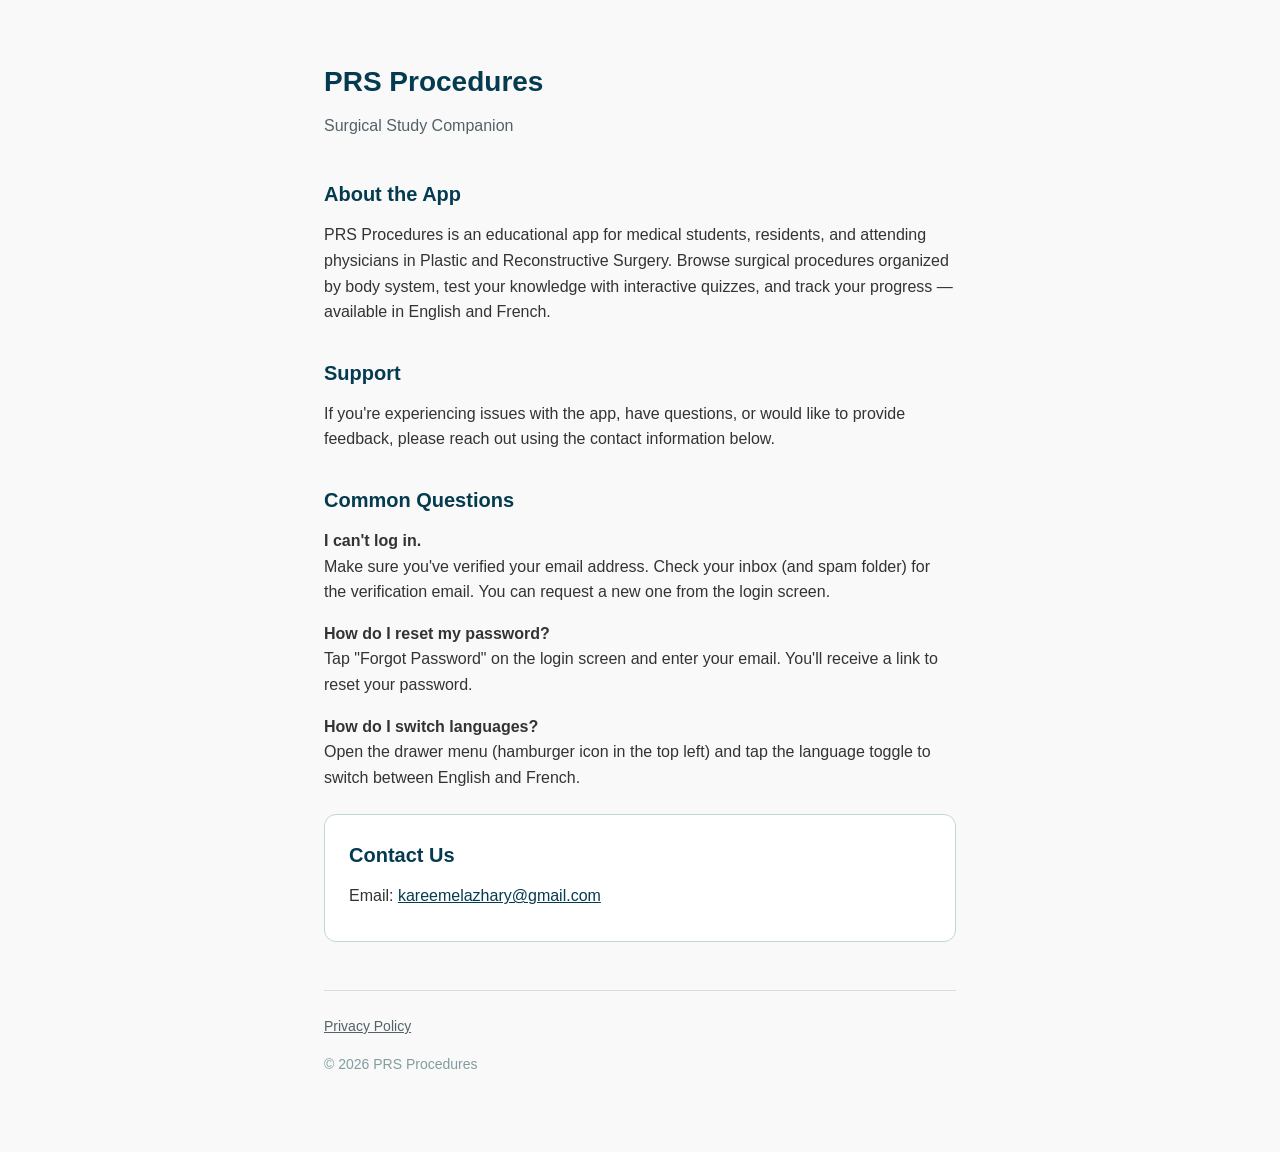
==== index.html @ 861de2f2 "Add support page and privacy policy" ====
<!DOCTYPE html>
<html lang="en">
<head>
    <meta charset="UTF-8">
    <meta name="viewport" content="width=device-width, initial-scale=1.0">
    <title>PRS Procedures - Support</title>
    <style>
        * { margin: 0; padding: 0; box-sizing: border-box; }
        body {
            font-family: -apple-system, BlinkMacSystemFont, "Segoe UI", Roboto, sans-serif;
            color: #333;
            background: #f9f9f9;
            line-height: 1.6;
        }
        .container {
            max-width: 680px;
            margin: 0 auto;
            padding: 60px 24px;
        }
        h1 {
            color: #053B50;
            font-size: 28px;
            margin-bottom: 8px;
        }
        .subtitle {
            color: #536266;
            font-size: 16px;
            margin-bottom: 40px;
        }
        h2 {
            color: #053B50;
            font-size: 20px;
            margin-top: 32px;
            margin-bottom: 12px;
        }
        p { margin-bottom: 16px; }
        a { color: #053B50; }
        .contact-box {
            background: #fff;
            border: 1px solid #BED7D8;
            border-radius: 12px;
            padding: 24px;
            margin-top: 24px;
        }
        .contact-box p { margin-bottom: 8px; }
        .footer {
            margin-top: 48px;
            padding-top: 24px;
            border-top: 1px solid #ddd;
            font-size: 14px;
            color: #819D9E;
        }
        .footer a { color: #536266; }
    </style>
</head>
<body>
    <div class="container">
        <h1>PRS Procedures</h1>
        <p class="subtitle">Surgical Study Companion</p>

        <h2>About the App</h2>
        <p>PRS Procedures is an educational app for medical students, residents, and attending physicians in Plastic and Reconstructive Surgery. Browse surgical procedures organized by body system, test your knowledge with interactive quizzes, and track your progress — available in English and French.</p>

        <h2>Support</h2>
        <p>If you're experiencing issues with the app, have questions, or would like to provide feedback, please reach out using the contact information below.</p>

        <h2>Common Questions</h2>
        <p><strong>I can't log in.</strong><br>Make sure you've verified your email address. Check your inbox (and spam folder) for the verification email. You can request a new one from the login screen.</p>
        <p><strong>How do I reset my password?</strong><br>Tap "Forgot Password" on the login screen and enter your email. You'll receive a link to reset your password.</p>
        <p><strong>How do I switch languages?</strong><br>Open the drawer menu (hamburger icon in the top left) and tap the language toggle to switch between English and French.</p>

        <div class="contact-box">
            <h2 style="margin-top: 0;">Contact Us</h2>
            <p>Email: <a href="mailto:kareemelazhary@gmail.com">kareemelazhary@gmail.com</a></p>
        </div>

        <div class="footer">
            <p><a href="privacy.html">Privacy Policy</a></p>
            <p>&copy; 2026 PRS Procedures</p>
        </div>
    </div>
</body>
</html>
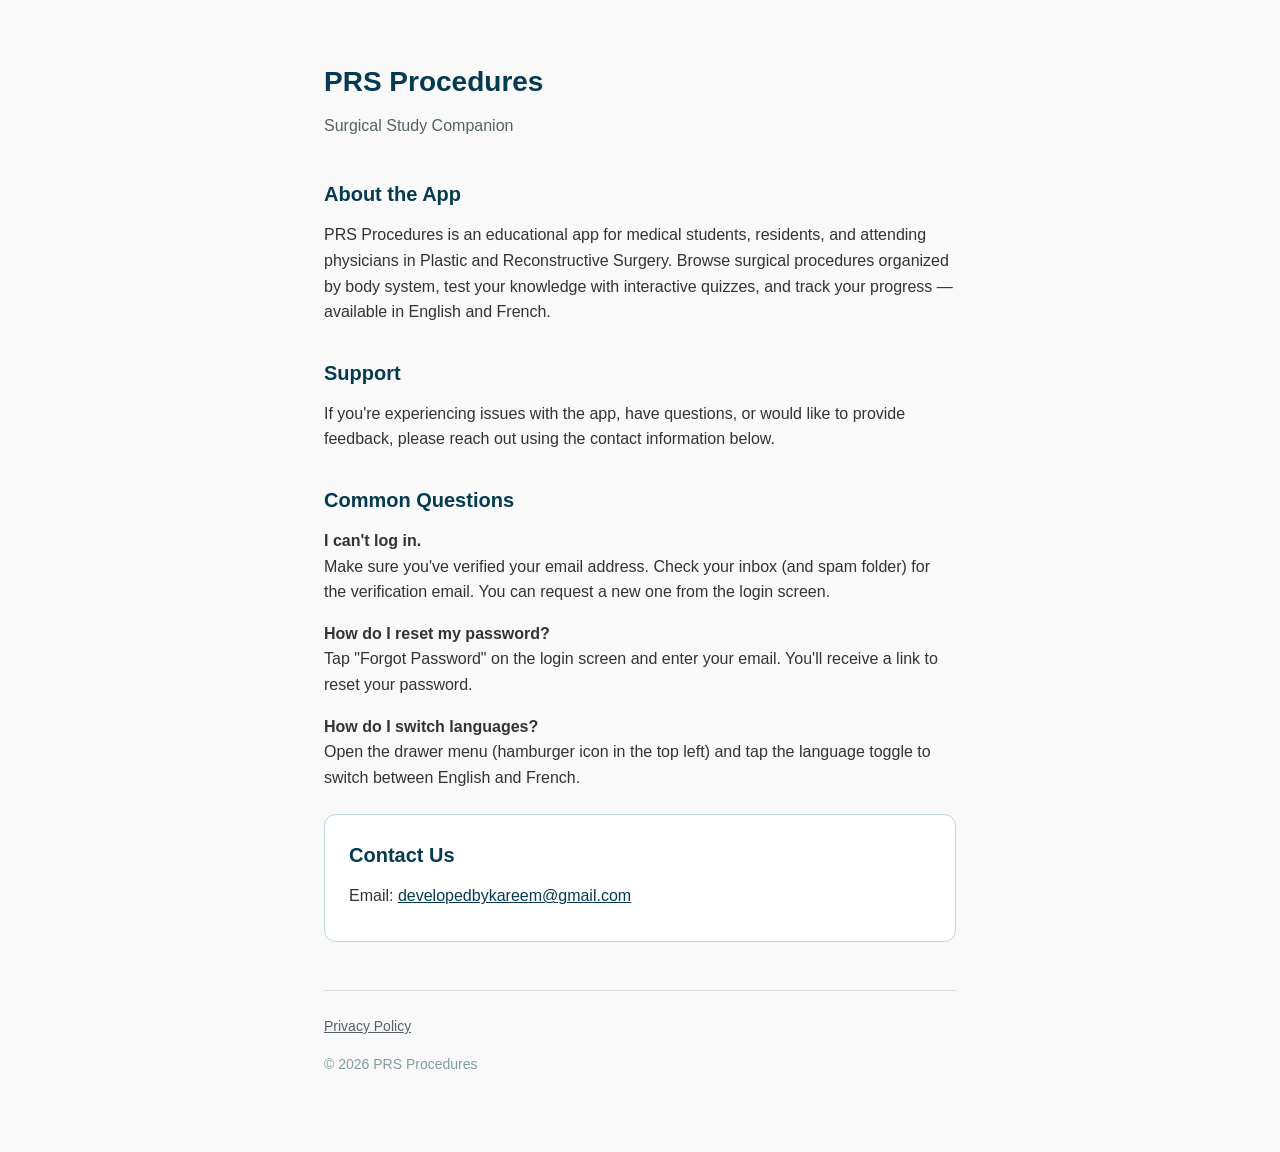
==== commit 66e4a2e9: "Fix contact email to developedbykareem@gmail.com" ====
--- a/index.html
+++ b/index.html
@@ -71,7 +71,7 @@
 
         <div class="contact-box">
             <h2 style="margin-top: 0;">Contact Us</h2>
-            <p>Email: <a href="mailto:kareemelazhary@gmail.com">kareemelazhary@gmail.com</a></p>
+            <p>Email: <a href="mailto:developedbykareem@gmail.com">developedbykareem@gmail.com</a></p>
         </div>
 
         <div class="footer">
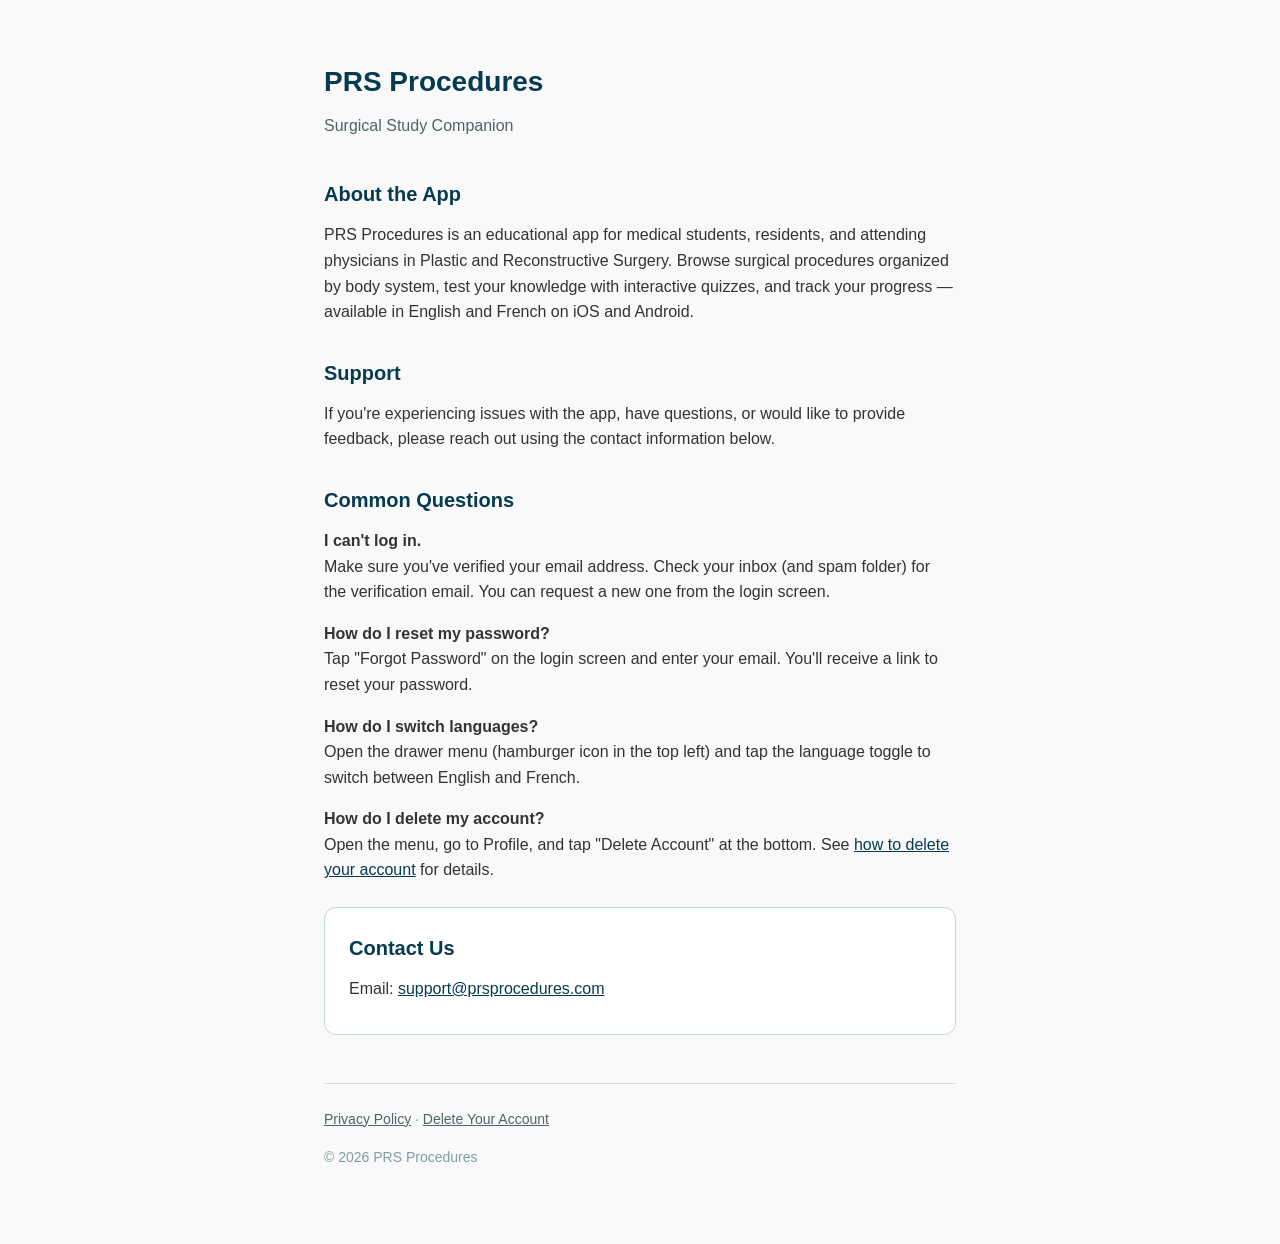
==== commit ae90fa6f: "Use support@prsprocedures.com, add delete-account page, update privacy policy Co-Authored-By: Claude" ====
--- a/index.html
+++ b/index.html
@@ -59,7 +59,7 @@
         <p class="subtitle">Surgical Study Companion</p>
 
         <h2>About the App</h2>
-        <p>PRS Procedures is an educational app for medical students, residents, and attending physicians in Plastic and Reconstructive Surgery. Browse surgical procedures organized by body system, test your knowledge with interactive quizzes, and track your progress — available in English and French.</p>
+        <p>PRS Procedures is an educational app for medical students, residents, and attending physicians in Plastic and Reconstructive Surgery. Browse surgical procedures organized by body system, test your knowledge with interactive quizzes, and track your progress — available in English and French on iOS and Android.</p>
 
         <h2>Support</h2>
         <p>If you're experiencing issues with the app, have questions, or would like to provide feedback, please reach out using the contact information below.</p>
@@ -69,13 +69,15 @@
         <p><strong>How do I reset my password?</strong><br>Tap "Forgot Password" on the login screen and enter your email. You'll receive a link to reset your password.</p>
         <p><strong>How do I switch languages?</strong><br>Open the drawer menu (hamburger icon in the top left) and tap the language toggle to switch between English and French.</p>
 
+        <p><strong>How do I delete my account?</strong><br>Open the menu, go to Profile, and tap "Delete Account" at the bottom. See <a href="delete-account.html">how to delete your account</a> for details.</p>
+
         <div class="contact-box">
             <h2 style="margin-top: 0;">Contact Us</h2>
-            <p>Email: <a href="mailto:developedbykareem@gmail.com">developedbykareem@gmail.com</a></p>
+            <p>Email: <a href="mailto:support@prsprocedures.com">support@prsprocedures.com</a></p>
         </div>
 
         <div class="footer">
-            <p><a href="privacy.html">Privacy Policy</a></p>
+            <p><a href="privacy.html">Privacy Policy</a> &middot; <a href="delete-account.html">Delete Your Account</a></p>
             <p>&copy; 2026 PRS Procedures</p>
         </div>
     </div>
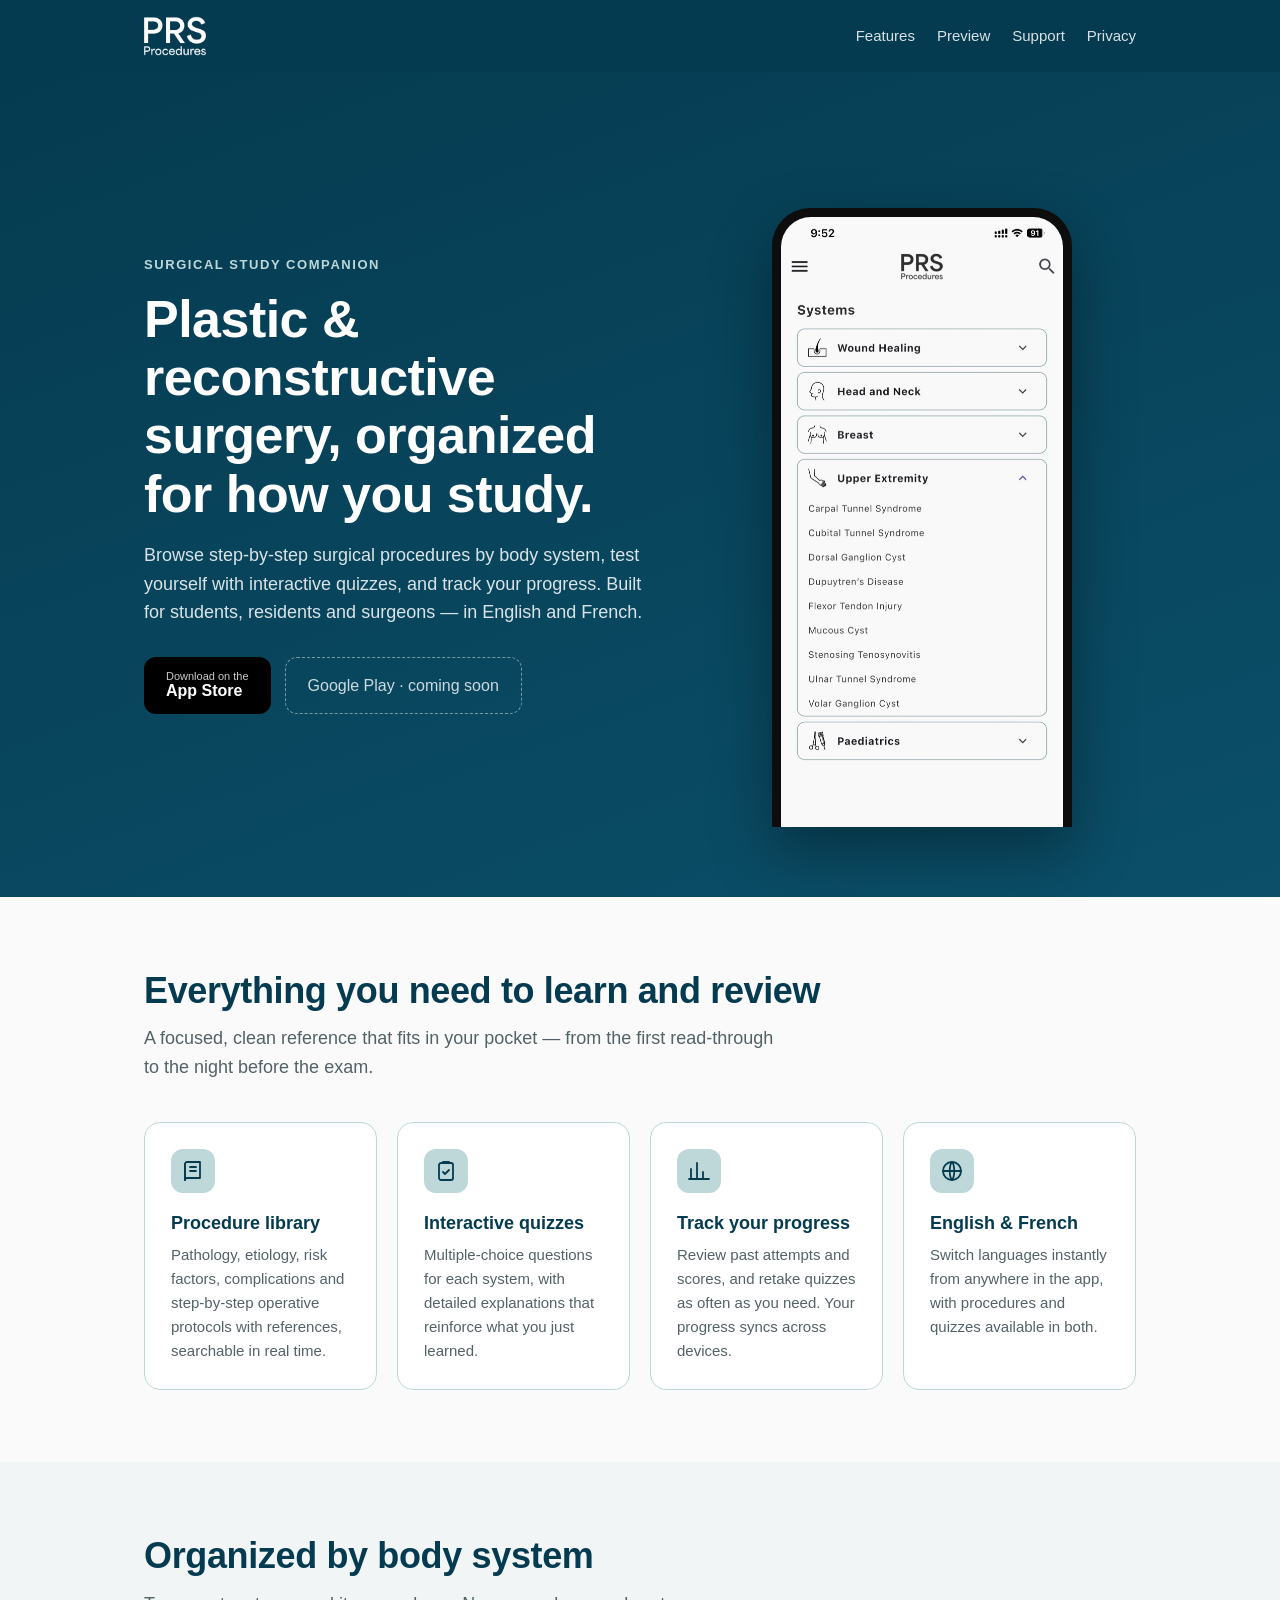
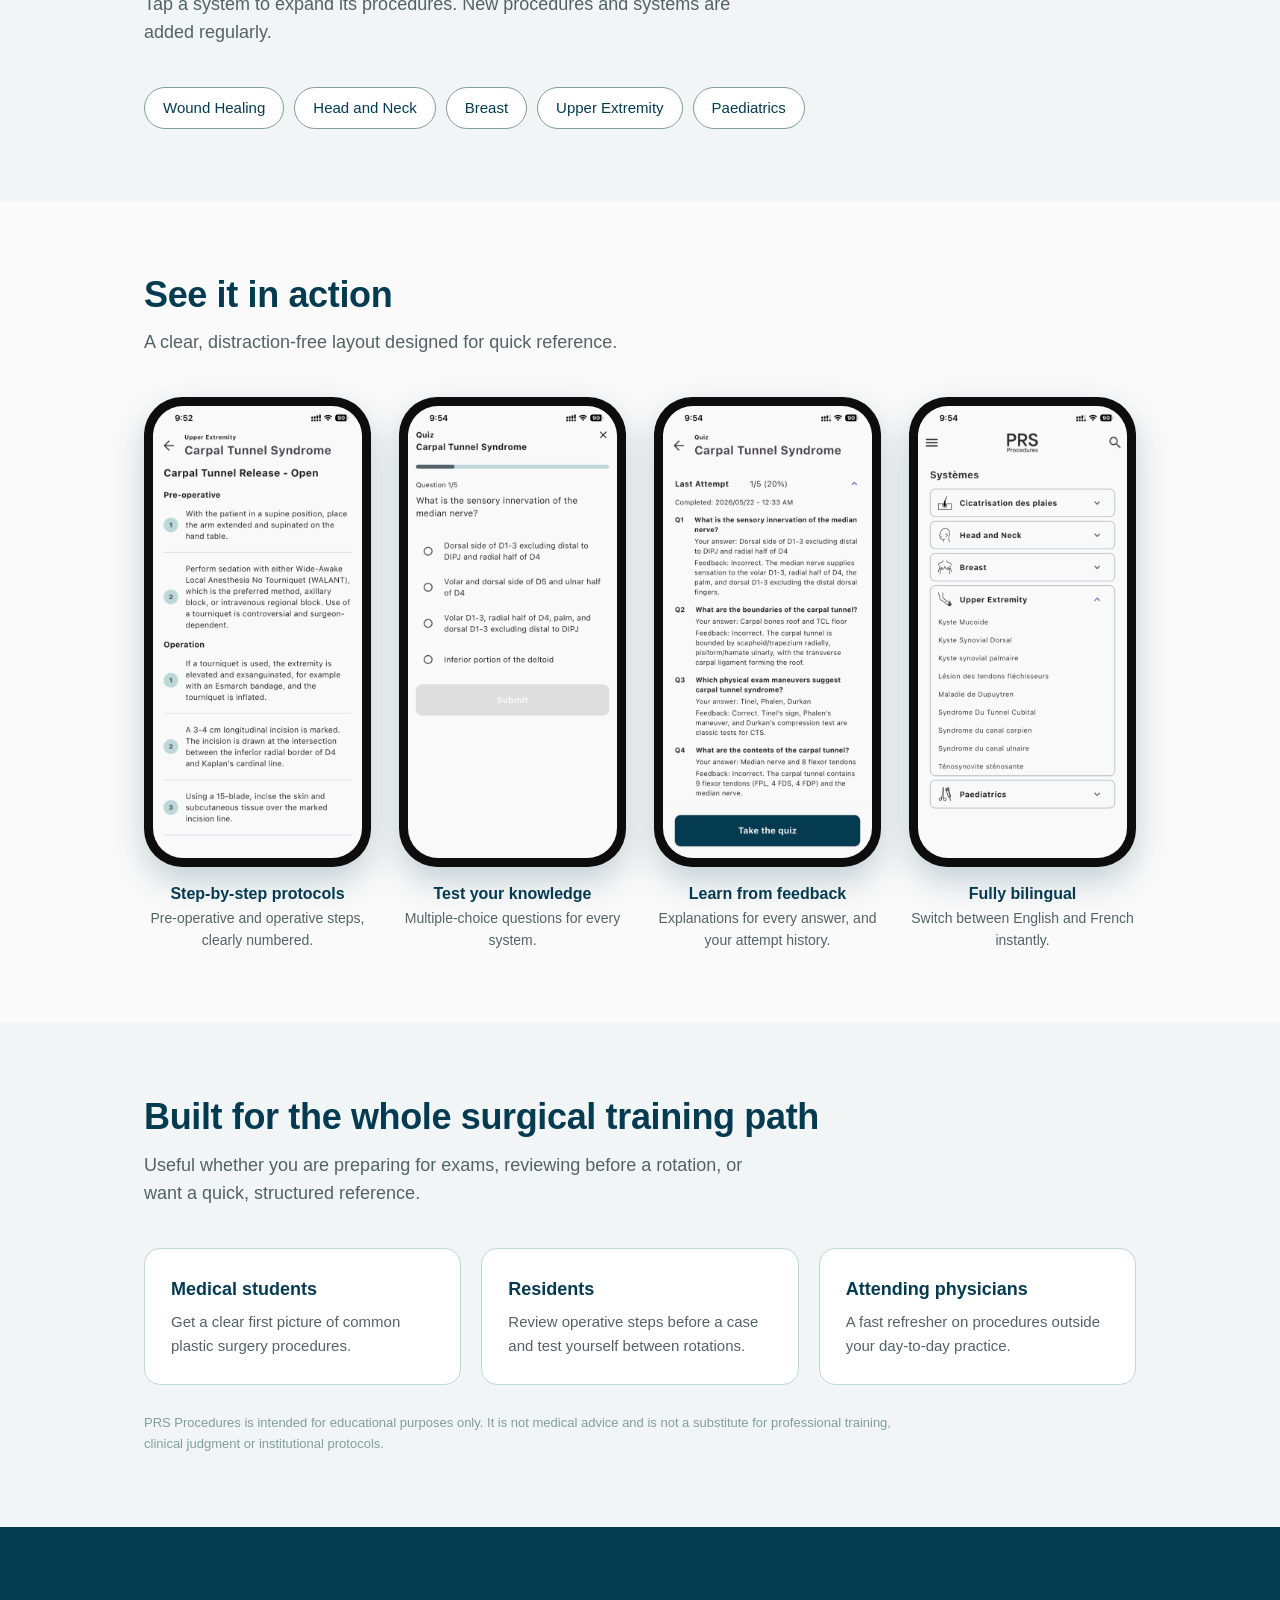
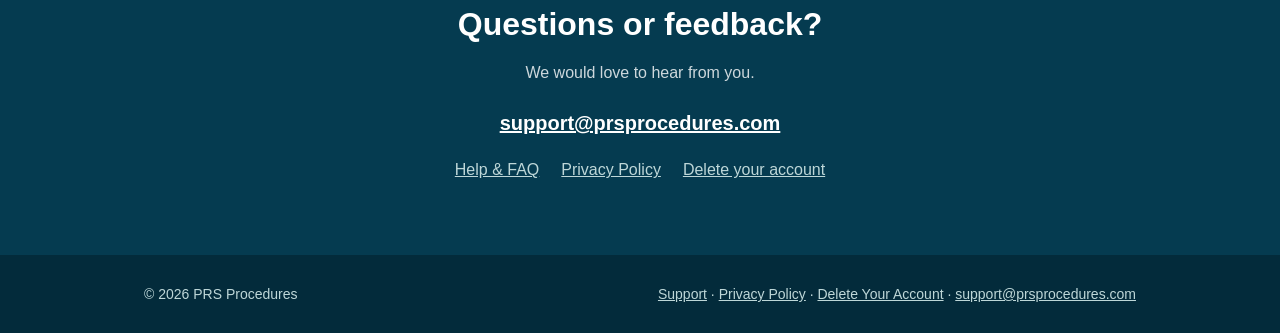
==== commit b56328e2: "Redesign landing page; move support content to support.html - New landing page with hero, features, " ====
--- a/index.html
+++ b/index.html
@@ -3,83 +3,133 @@
 <head>
     <meta charset="UTF-8">
     <meta name="viewport" content="width=device-width, initial-scale=1.0">
-    <title>PRS Procedures - Support</title>
-    <style>
-        * { margin: 0; padding: 0; box-sizing: border-box; }
-        body {
-            font-family: -apple-system, BlinkMacSystemFont, "Segoe UI", Roboto, sans-serif;
-            color: #333;
-            background: #f9f9f9;
-            line-height: 1.6;
-        }
-        .container {
-            max-width: 680px;
-            margin: 0 auto;
-            padding: 60px 24px;
-        }
-        h1 {
-            color: #053B50;
-            font-size: 28px;
-            margin-bottom: 8px;
-        }
-        .subtitle {
-            color: #536266;
-            font-size: 16px;
-            margin-bottom: 40px;
-        }
-        h2 {
-            color: #053B50;
-            font-size: 20px;
-            margin-top: 32px;
-            margin-bottom: 12px;
-        }
-        p { margin-bottom: 16px; }
-        a { color: #053B50; }
-        .contact-box {
-            background: #fff;
-            border: 1px solid #BED7D8;
-            border-radius: 12px;
-            padding: 24px;
-            margin-top: 24px;
-        }
-        .contact-box p { margin-bottom: 8px; }
-        .footer {
-            margin-top: 48px;
-            padding-top: 24px;
-            border-top: 1px solid #ddd;
-            font-size: 14px;
-            color: #819D9E;
-        }
-        .footer a { color: #536266; }
-    </style>
+    <title>PRS Procedures - Surgical Study Companion</title>
+    <meta name="description" content="Plastic and reconstructive surgery procedures by body system, interactive quizzes and progress tracking. Bilingual English and French.">
+    <meta name="theme-color" content="#053B50">
+    <link rel="icon" href="img/favicon.png">
+    <link rel="apple-touch-icon" href="img/apple-touch-icon.png">
+    <meta property="og:type" content="website">
+    <meta property="og:title" content="PRS Procedures - Surgical Study Companion">
+    <meta property="og:description" content="Plastic and reconstructive surgery procedures by body system, interactive quizzes and progress tracking. Bilingual English and French.">
+    <meta property="og:url" content="https://prsprocedures.com/">
+    <meta property="og:image" content="https://prsprocedures.com/img/systems.jpg">
+    <link rel="stylesheet" href="style.css">
 </head>
 <body>
-    <div class="container">
-        <h1>PRS Procedures</h1>
-        <p class="subtitle">Surgical Study Companion</p>
+    <header class="site-header">
+        <div class="wrap">
+            <a class="brand" href="index.html"><img src="img/logo-white.png" alt="PRS Procedures"></a>
+            <nav class="nav">
+                <a class="hide-sm" href="index.html#features">Features</a>
+                <a class="hide-sm" href="index.html#preview">Preview</a>
+                <a href="support.html">Support</a>
+                <a href="privacy.html">Privacy</a>
+            </nav>
+        </div>
+    </header>
+    <section class="hero">
+        <div class="wrap">
+            <div>
+                <p class="eyebrow">Surgical Study Companion</p>
+                <h1>Plastic &amp; reconstructive surgery, organized for how you study.</h1>
+                <p class="lead">Browse step-by-step surgical procedures by body system, test yourself with interactive quizzes, and track your progress. Built for students, residents and surgeons &mdash; in English and French.</p>
+                <div class="cta">
+                    <a class="btn btn-store" href="https://apps.apple.com/ca/app/prs-procedures-ca/id6740466766"><span><small>Download on the</small>App Store</span></a>
+                    <span class="btn btn-ghost">Google Play &middot; coming soon</span>
+                </div>
+            </div>
+            <div class="hero-phone">
+                <div class="phone"><img src="img/systems.jpg" alt="PRS Procedures app showing surgical systems and procedures" width="560" height="1212"></div>
+            </div>
+        </div>
+    </section>
 
-        <h2>About the App</h2>
-        <p>PRS Procedures is an educational app for medical students, residents, and attending physicians in Plastic and Reconstructive Surgery. Browse surgical procedures organized by body system, test your knowledge with interactive quizzes, and track your progress — available in English and French on iOS and Android.</p>
+    <section id="features">
+        <div class="wrap">
+            <h2 class="section-title">Everything you need to learn and review</h2>
+            <p class="section-sub">A focused, clean reference that fits in your pocket &mdash; from the first read-through to the night before the exam.</p>
+            <div class="features">
+                <div class="card">
+                    <div class="icon"><svg viewBox="0 0 24 24"><path d="M4 5a2 2 0 0 1 2-2h13v16H6a2 2 0 0 0-2 2z"/><path d="M4 21V5"/><path d="M9 8h6M9 12h6"/></svg></div>
+                    <h3>Procedure library</h3>
+                    <p>Pathology, etiology, risk factors, complications and step-by-step operative protocols with references, searchable in real time.</p>
+                </div>
+                <div class="card">
+                    <div class="icon"><svg viewBox="0 0 24 24"><rect x="5" y="4" width="14" height="17" rx="2"/><path d="M9 4V3h6v1"/><path d="m9 13 2 2 4-4"/></svg></div>
+                    <h3>Interactive quizzes</h3>
+                    <p>Multiple-choice questions for each system, with detailed explanations that reinforce what you just learned.</p>
+                </div>
+                <div class="card">
+                    <div class="icon"><svg viewBox="0 0 24 24"><path d="M4 20V10M10 20V4M16 20v-7M22 20H2"/></svg></div>
+                    <h3>Track your progress</h3>
+                    <p>Review past attempts and scores, and retake quizzes as often as you need. Your progress syncs across devices.</p>
+                </div>
+                <div class="card">
+                    <div class="icon"><svg viewBox="0 0 24 24"><circle cx="12" cy="12" r="9"/><path d="M3 12h18M12 3c3 3.2 3 14.8 0 18M12 3c-3 3.2-3 14.8 0 18"/></svg></div>
+                    <h3>English &amp; French</h3>
+                    <p>Switch languages instantly from anywhere in the app, with procedures and quizzes available in both.</p>
+                </div>
+            </div>
+        </div>
+    </section>
 
-        <h2>Support</h2>
-        <p>If you're experiencing issues with the app, have questions, or would like to provide feedback, please reach out using the contact information below.</p>
+    <section class="alt">
+        <div class="wrap">
+            <h2 class="section-title">Organized by body system</h2>
+            <p class="section-sub">Tap a system to expand its procedures. New procedures and systems are added regularly.</p>
+            <div class="systems">
+                <span class="chip">Wound Healing</span>
+                <span class="chip">Head and Neck</span>
+                <span class="chip">Breast</span>
+                <span class="chip">Upper Extremity</span>
+                <span class="chip">Paediatrics</span>
+            </div>
+        </div>
+    </section>
 
-        <h2>Common Questions</h2>
-        <p><strong>I can't log in.</strong><br>Make sure you've verified your email address. Check your inbox (and spam folder) for the verification email. You can request a new one from the login screen.</p>
-        <p><strong>How do I reset my password?</strong><br>Tap "Forgot Password" on the login screen and enter your email. You'll receive a link to reset your password.</p>
-        <p><strong>How do I switch languages?</strong><br>Open the drawer menu (hamburger icon in the top left) and tap the language toggle to switch between English and French.</p>
+    <section id="preview">
+        <div class="wrap">
+            <h2 class="section-title">See it in action</h2>
+            <p class="section-sub">A clear, distraction-free layout designed for quick reference.</p>
+            <div class="showcase">
+                <figure class="shot"><div class="phone"><img src="img/procedure.jpg" alt="Carpal tunnel release procedure with numbered operative steps" loading="lazy" width="560" height="1212"></div><h3>Step-by-step protocols</h3><p>Pre-operative and operative steps, clearly numbered.</p></figure>
+                <figure class="shot"><div class="phone"><img src="img/quiz.jpg" alt="Quiz question about median nerve sensory innervation" loading="lazy" width="560" height="1212"></div><h3>Test your knowledge</h3><p>Multiple-choice questions for every system.</p></figure>
+                <figure class="shot"><div class="phone"><img src="img/results.jpg" alt="Quiz results with feedback on each question" loading="lazy" width="560" height="1212"></div><h3>Learn from feedback</h3><p>Explanations for every answer, and your attempt history.</p></figure>
+                <figure class="shot"><div class="phone"><img src="img/french.jpg" alt="App displayed in French" loading="lazy" width="560" height="1212"></div><h3>Fully bilingual</h3><p>Switch between English and French instantly.</p></figure>
+            </div>
+        </div>
+    </section>
 
-        <p><strong>How do I delete my account?</strong><br>Open the menu, go to Profile, and tap "Delete Account" at the bottom. See <a href="delete-account.html">how to delete your account</a> for details.</p>
+    <section class="alt">
+        <div class="wrap">
+            <h2 class="section-title">Built for the whole surgical training path</h2>
+            <p class="section-sub">Useful whether you are preparing for exams, reviewing before a rotation, or want a quick, structured reference.</p>
+            <div class="audience">
+                <div class="card"><h3>Medical students</h3><p>Get a clear first picture of common plastic surgery procedures.</p></div>
+                <div class="card"><h3>Residents</h3><p>Review operative steps before a case and test yourself between rotations.</p></div>
+                <div class="card"><h3>Attending physicians</h3><p>A fast refresher on procedures outside your day-to-day practice.</p></div>
+            </div>
+            <p class="disclaimer" style="margin-top:28px;">PRS Procedures is intended for educational purposes only. It is not medical advice and is not a substitute for professional training, clinical judgment or institutional protocols.</p>
+        </div>
+    </section>
 
-        <div class="contact-box">
-            <h2 style="margin-top: 0;">Contact Us</h2>
-            <p>Email: <a href="mailto:support@prsprocedures.com">support@prsprocedures.com</a></p>
+    <section class="band">
+        <div class="wrap">
+            <h2>Questions or feedback?</h2>
+            <p>We would love to hear from you.</p>
+            <a class="mail" href="mailto:support@prsprocedures.com">support@prsprocedures.com</a>
+            <div class="links">
+                <a href="support.html">Help &amp; FAQ</a>
+                <a href="privacy.html">Privacy Policy</a>
+                <a href="delete-account.html">Delete your account</a>
+            </div>
         </div>
-
-        <div class="footer">
-            <p><a href="privacy.html">Privacy Policy</a> &middot; <a href="delete-account.html">Delete Your Account</a></p>
-            <p>&copy; 2026 PRS Procedures</p>
+    </section>
+    <footer class="site-footer">
+        <div class="wrap">
+            <span>&copy; 2026 PRS Procedures</span>
+            <span><a href="support.html">Support</a> &middot; <a href="privacy.html">Privacy Policy</a> &middot; <a href="delete-account.html">Delete Your Account</a> &middot; <a href="mailto:support@prsprocedures.com">support@prsprocedures.com</a></span>
         </div>
-    </div>
+    </footer>
 </body>
 </html>
--- a/style.css
+++ b/style.css
@@ -0,0 +1,120 @@
+:root {
+  --navy: #053B50;
+  --teal: #536266;
+  --blue-grey: #819D9E;
+  --light-blue: #BED7D8;
+  --light-grey: #F2F5F5;
+  --ink: #2F2F2F;
+  --bg: #FAFAFA;
+}
+* { margin: 0; padding: 0; box-sizing: border-box; }
+html { scroll-behavior: smooth; }
+body {
+  font-family: -apple-system, BlinkMacSystemFont, "Segoe UI", Roboto, Helvetica, Arial, sans-serif;
+  color: var(--ink);
+  background: var(--bg);
+  line-height: 1.6;
+  -webkit-font-smoothing: antialiased;
+}
+a { color: var(--navy); }
+img { max-width: 100%; display: block; }
+.wrap { max-width: 1040px; margin: 0 auto; padding: 0 24px; }
+
+/* ---------- header ---------- */
+.site-header { background: var(--navy); }
+.site-header .wrap { display: flex; align-items: center; justify-content: space-between; gap: 16px; padding-top: 14px; padding-bottom: 14px; }
+.brand img { height: 44px; width: auto; }
+.nav { display: flex; gap: 22px; flex-wrap: wrap; justify-content: flex-end; }
+.nav a { color: #fff; text-decoration: none; font-size: 15px; opacity: .85; }
+.nav a:hover { opacity: 1; text-decoration: underline; }
+
+/* ---------- buttons ---------- */
+.btn { display: inline-flex; align-items: center; gap: 10px; padding: 13px 22px; border-radius: 12px; font-weight: 600; font-size: 16px; text-decoration: none; }
+.btn-primary { background: var(--light-blue); color: var(--navy); }
+.btn-primary:hover { background: #cfe3e4; }
+.btn-ghost { border: 1.5px dashed rgba(255,255,255,.45); color: rgba(255,255,255,.8); font-weight: 500; cursor: default; }
+.btn-store { background: #000; color: #fff; }
+.btn-store small { display: block; font-size: 11px; font-weight: 400; opacity: .8; line-height: 1.1; }
+.btn-store span { display: block; line-height: 1.15; }
+.btn-store svg { width: 24px; height: 24px; fill: #fff; }
+
+/* ---------- hero ---------- */
+.hero { background: linear-gradient(160deg, var(--navy) 0%, #0b4f69 100%); color: #fff; overflow: hidden; }
+.hero .wrap { display: grid; grid-template-columns: 1.1fr .9fr; gap: 40px; align-items: center; padding-top: 64px; padding-bottom: 0; }
+.eyebrow { text-transform: uppercase; letter-spacing: .12em; font-size: 13px; color: var(--light-blue); margin-bottom: 14px; font-weight: 600; }
+.hero h1 { font-size: clamp(32px, 5vw, 52px); line-height: 1.12; margin-bottom: 18px; letter-spacing: -.01em; }
+.hero p.lead { font-size: 18px; color: rgba(255,255,255,.85); max-width: 520px; margin-bottom: 30px; }
+.cta { display: flex; gap: 14px; flex-wrap: wrap; margin-bottom: 64px; }
+.hero-phone { justify-self: center; align-self: end; }
+
+/* phone frame */
+.phone { background: #0d0d0d; border-radius: 38px; padding: 9px; box-shadow: 0 24px 60px rgba(0,0,0,.35); width: 100%; max-width: 270px; }
+.phone img { border-radius: 30px; width: 100%; height: auto; }
+.hero-phone .phone { border-bottom-left-radius: 0; border-bottom-right-radius: 0; max-width: 300px; margin-bottom: -2px; padding-bottom: 0; }
+.hero-phone .phone img { border-bottom-left-radius: 0; border-bottom-right-radius: 0; }
+
+/* ---------- sections ---------- */
+section { padding: 72px 0; }
+section.alt { background: var(--light-grey); }
+h2.section-title { font-size: clamp(26px, 3.4vw, 36px); color: var(--navy); line-height: 1.2; margin-bottom: 12px; letter-spacing: -.01em; }
+.section-sub { color: var(--teal); font-size: 18px; max-width: 640px; margin-bottom: 40px; }
+
+.features { display: grid; grid-template-columns: repeat(auto-fit, minmax(220px, 1fr)); gap: 20px; }
+.card { background: #fff; border: 1px solid var(--light-blue); border-radius: 16px; padding: 26px; }
+.card .icon { width: 44px; height: 44px; border-radius: 12px; background: var(--light-blue); color: var(--navy); display: grid; place-items: center; margin-bottom: 16px; }
+.card .icon svg { width: 24px; height: 24px; stroke: currentColor; fill: none; stroke-width: 1.8; stroke-linecap: round; stroke-linejoin: round; }
+.card h3 { font-size: 18px; color: var(--navy); margin-bottom: 6px; }
+.card p { color: var(--teal); font-size: 15px; }
+
+.systems { display: flex; flex-wrap: wrap; gap: 10px; margin-top: 8px; }
+.chip { background: #fff; border: 1px solid var(--blue-grey); color: var(--navy); border-radius: 999px; padding: 8px 18px; font-size: 15px; font-weight: 500; }
+
+/* showcase */
+.showcase { display: grid; grid-template-columns: repeat(auto-fit, minmax(210px, 1fr)); gap: 28px; justify-items: center; }
+.shot { text-align: center; max-width: 260px; }
+.shot .phone { box-shadow: 0 14px 34px rgba(5,59,80,.22); margin: 0 auto 14px; }
+.shot h3 { font-size: 16px; color: var(--navy); }
+.shot p { font-size: 14px; color: var(--teal); }
+
+.audience { display: grid; grid-template-columns: repeat(auto-fit, minmax(200px, 1fr)); gap: 20px; }
+
+/* contact / cta band */
+.band { background: var(--navy); color: #fff; text-align: center; }
+.band h2 { font-size: clamp(24px, 3vw, 32px); margin-bottom: 10px; }
+.band p { color: rgba(255,255,255,.8); margin-bottom: 22px; }
+.band a.mail { color: #fff; font-size: 20px; font-weight: 600; }
+.band .links { margin-top: 18px; display: flex; gap: 22px; justify-content: center; flex-wrap: wrap; }
+.band .links a { color: var(--light-blue); }
+
+.disclaimer { font-size: 13px; color: var(--blue-grey); max-width: 760px; }
+
+/* ---------- footer ---------- */
+.site-footer { background: #032b3b; color: var(--light-blue); font-size: 14px; padding: 28px 0; }
+.site-footer .wrap { display: flex; justify-content: space-between; gap: 12px 24px; flex-wrap: wrap; }
+.site-footer a { color: var(--light-blue); }
+
+/* ---------- document pages (support, privacy, delete) ---------- */
+.doc { max-width: 720px; margin: 0 auto; padding: 56px 24px 72px; }
+.doc h1 { color: var(--navy); font-size: 32px; margin-bottom: 6px; letter-spacing: -.01em; }
+.doc .updated { color: var(--blue-grey); font-size: 14px; margin-bottom: 36px; }
+.doc h2 { color: var(--navy); font-size: 20px; margin: 32px 0 12px; }
+.doc p { margin-bottom: 16px; }
+.doc ul, .doc ol { margin: 0 0 16px; padding-left: 24px; }
+.doc li { margin-bottom: 8px; }
+.contact-box { background: #fff; border: 1px solid var(--light-blue); border-radius: 12px; padding: 24px; margin-top: 24px; }
+.contact-box h2 { margin-top: 0; }
+.contact-box p { margin-bottom: 8px; }
+
+/* ---------- responsive ---------- */
+@media (max-width: 800px) {
+  .hero .wrap { grid-template-columns: 1fr; padding-top: 44px; text-align: center; }
+  .hero p.lead { margin-left: auto; margin-right: auto; }
+  .cta { justify-content: center; margin-bottom: 40px; }
+  .nav { gap: 14px; }
+  .nav a { font-size: 14px; }
+  .brand img { height: 36px; }
+  section { padding: 52px 0; }
+}
+@media (max-width: 480px) {
+  .nav .hide-sm { display: none; }
+}
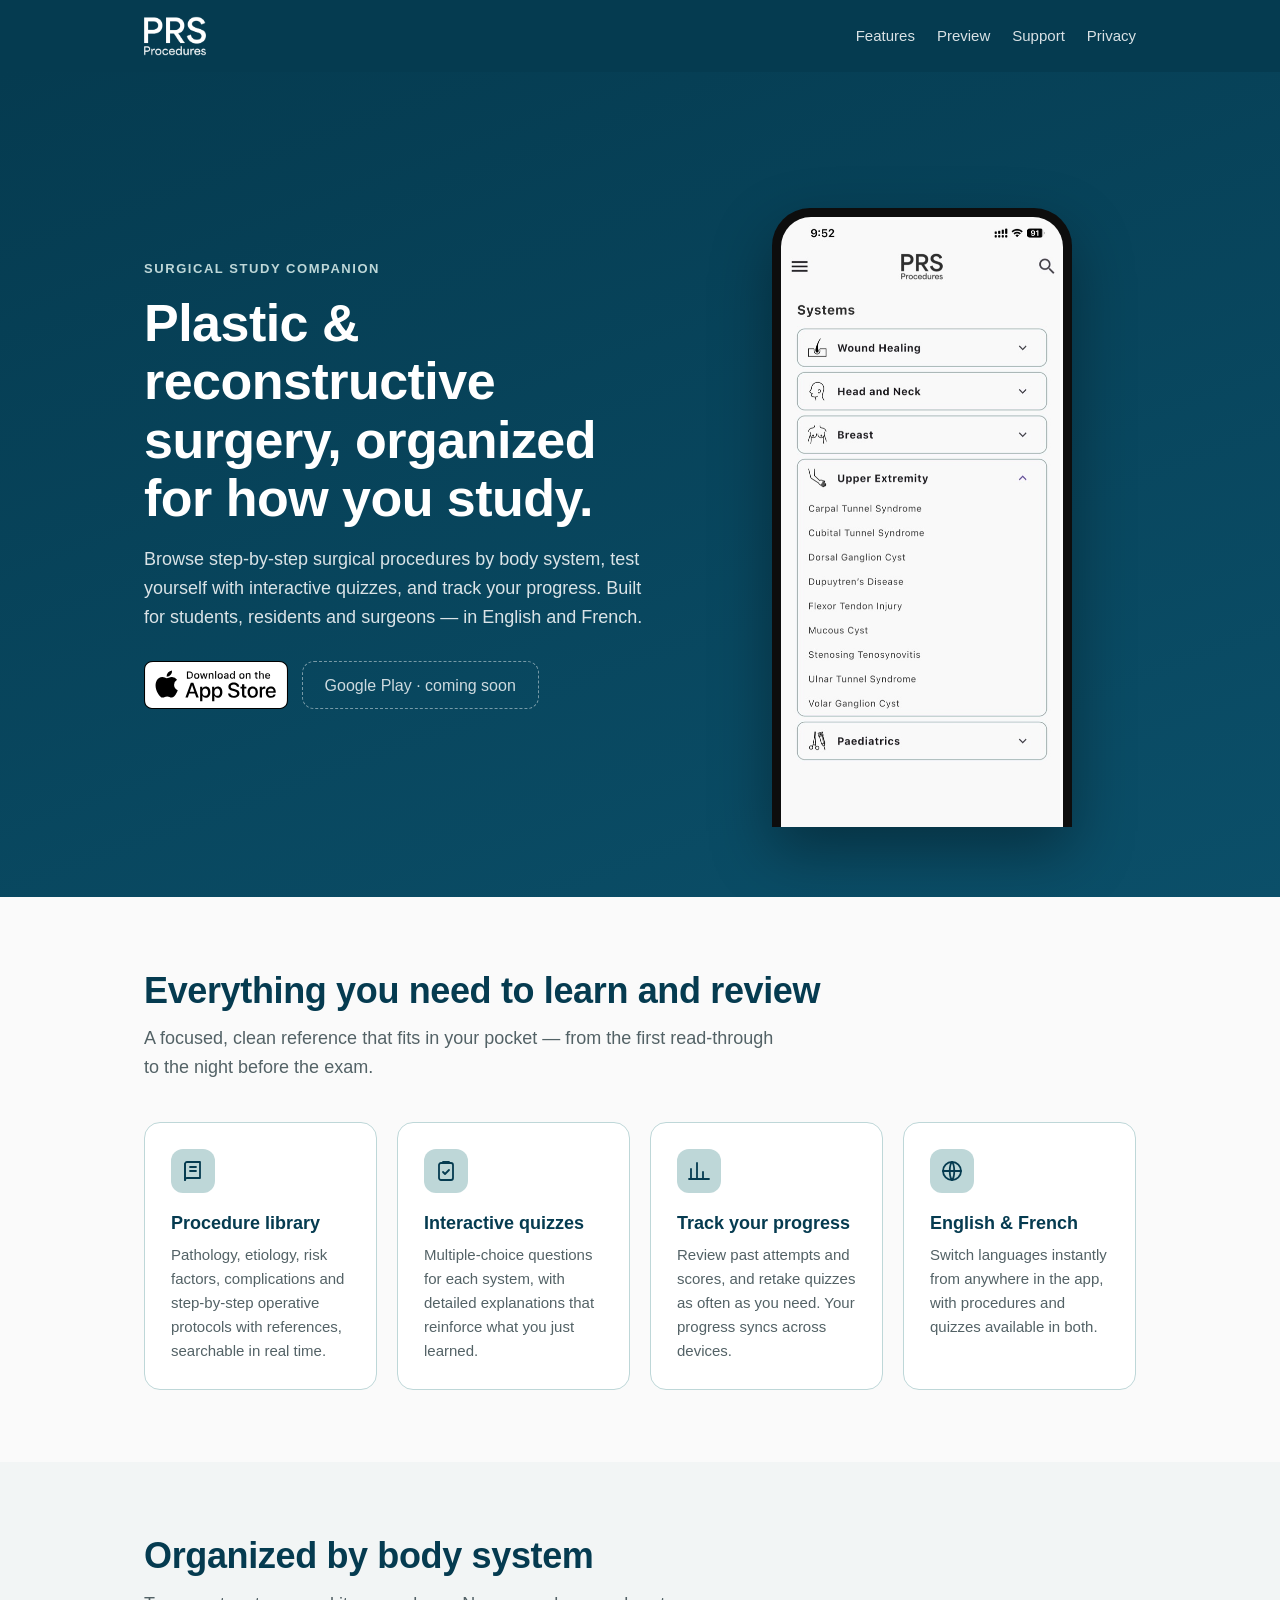
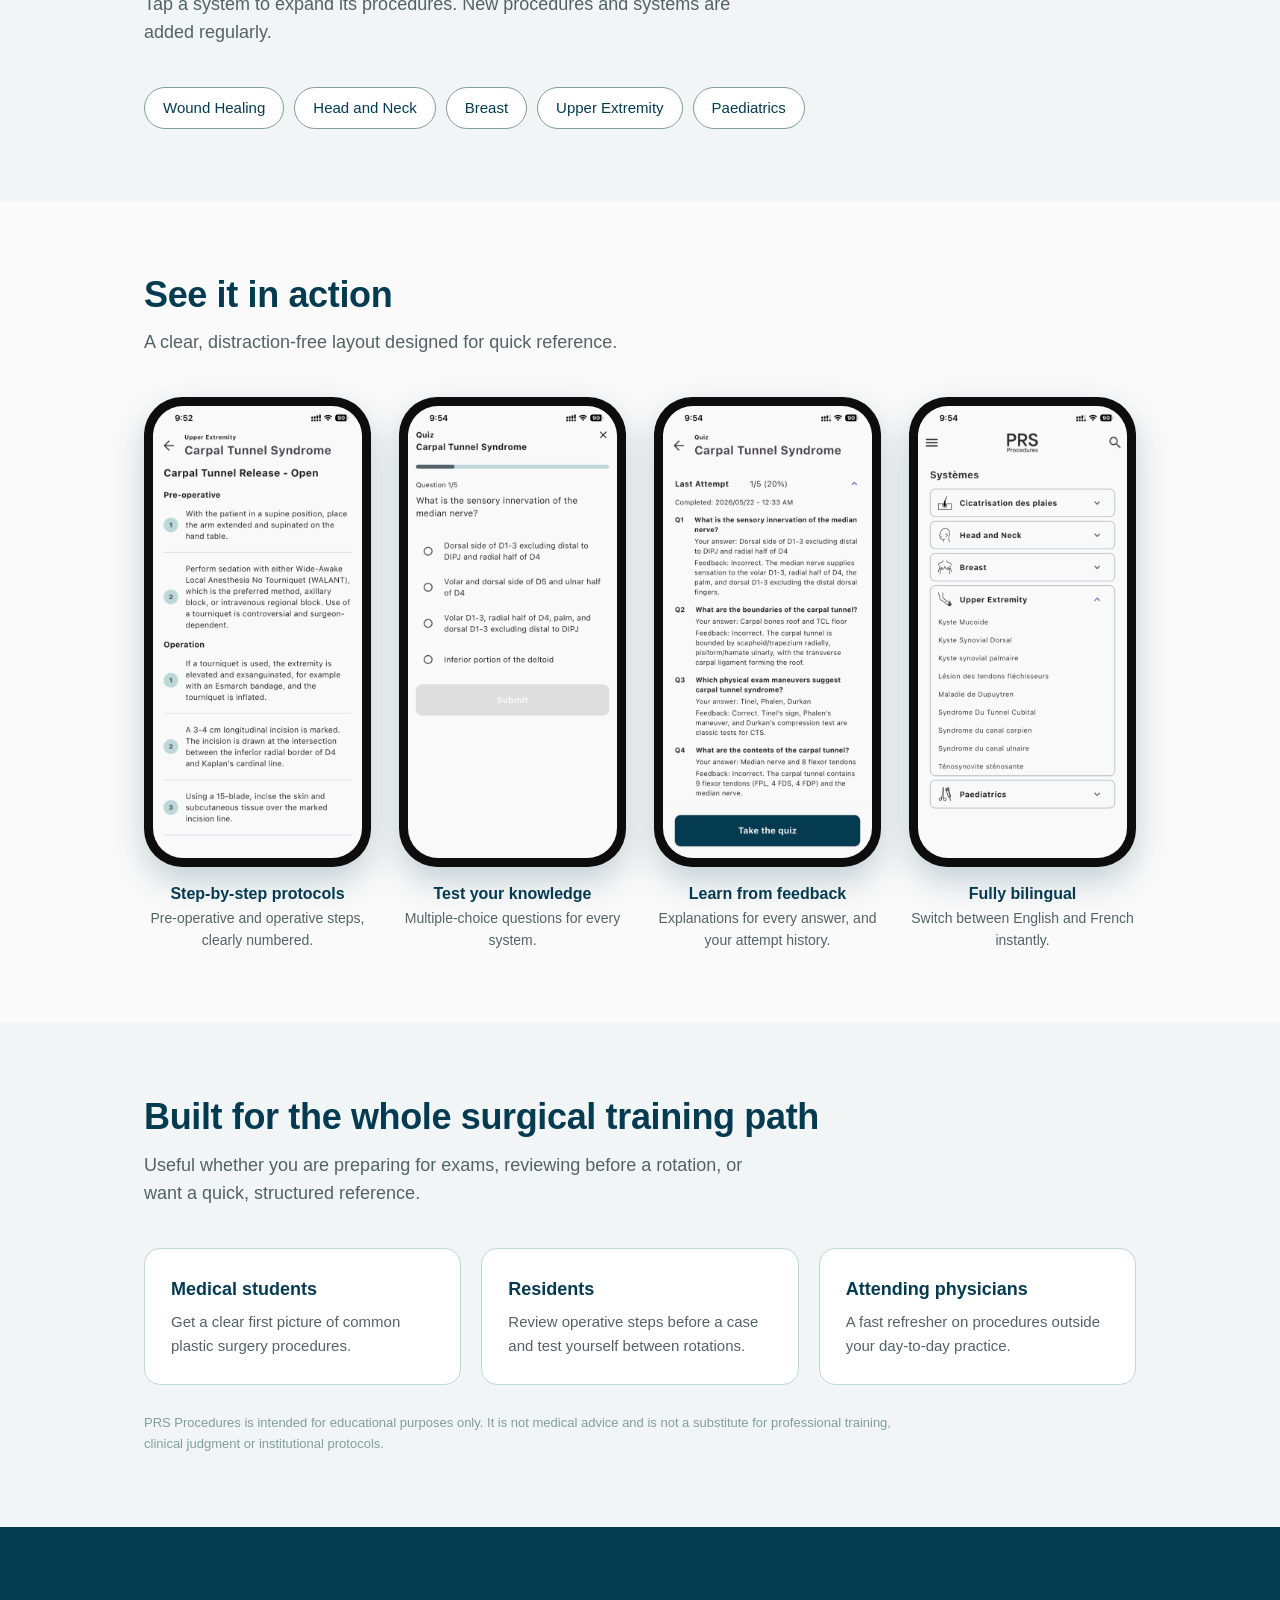
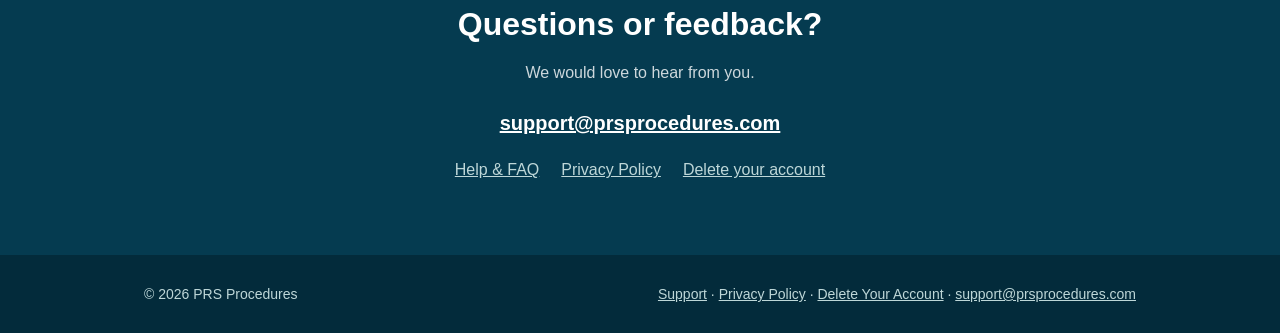
==== commit 12087a84: "Use official App Store badge on landing page Co-Authored-By: Claude Sonnet 5.5 <noreply@anthropic.co" ====
--- a/index.html
+++ b/index.html
@@ -34,7 +34,7 @@
                 <h1>Plastic &amp; reconstructive surgery, organized for how you study.</h1>
                 <p class="lead">Browse step-by-step surgical procedures by body system, test yourself with interactive quizzes, and track your progress. Built for students, residents and surgeons &mdash; in English and French.</p>
                 <div class="cta">
-                    <a class="btn btn-store" href="https://apps.apple.com/ca/app/prs-procedures-ca/id6740466766"><span><small>Download on the</small>App Store</span></a>
+                    <a class="store-badge" href="https://apps.apple.com/ca/app/prs-procedures-ca/id6740466766"><img src="img/app-store-badge.svg" alt="Download on the App Store"></a>
                     <span class="btn btn-ghost">Google Play &middot; coming soon</span>
                 </div>
             </div>
--- a/style.css
+++ b/style.css
@@ -37,6 +37,10 @@
 .btn-store small { display: block; font-size: 11px; font-weight: 400; opacity: .8; line-height: 1.1; }
 .btn-store span { display: block; line-height: 1.15; }
 .btn-store svg { width: 24px; height: 24px; fill: #fff; }
+
+.store-badge { display: inline-flex; align-items: center; }
+.store-badge img { height: 48px; width: auto; }
+.cta .btn-ghost { height: 48px; padding-top: 0; padding-bottom: 0; }
 
 /* ---------- hero ---------- */
 .hero { background: linear-gradient(160deg, var(--navy) 0%, #0b4f69 100%); color: #fff; overflow: hidden; }
